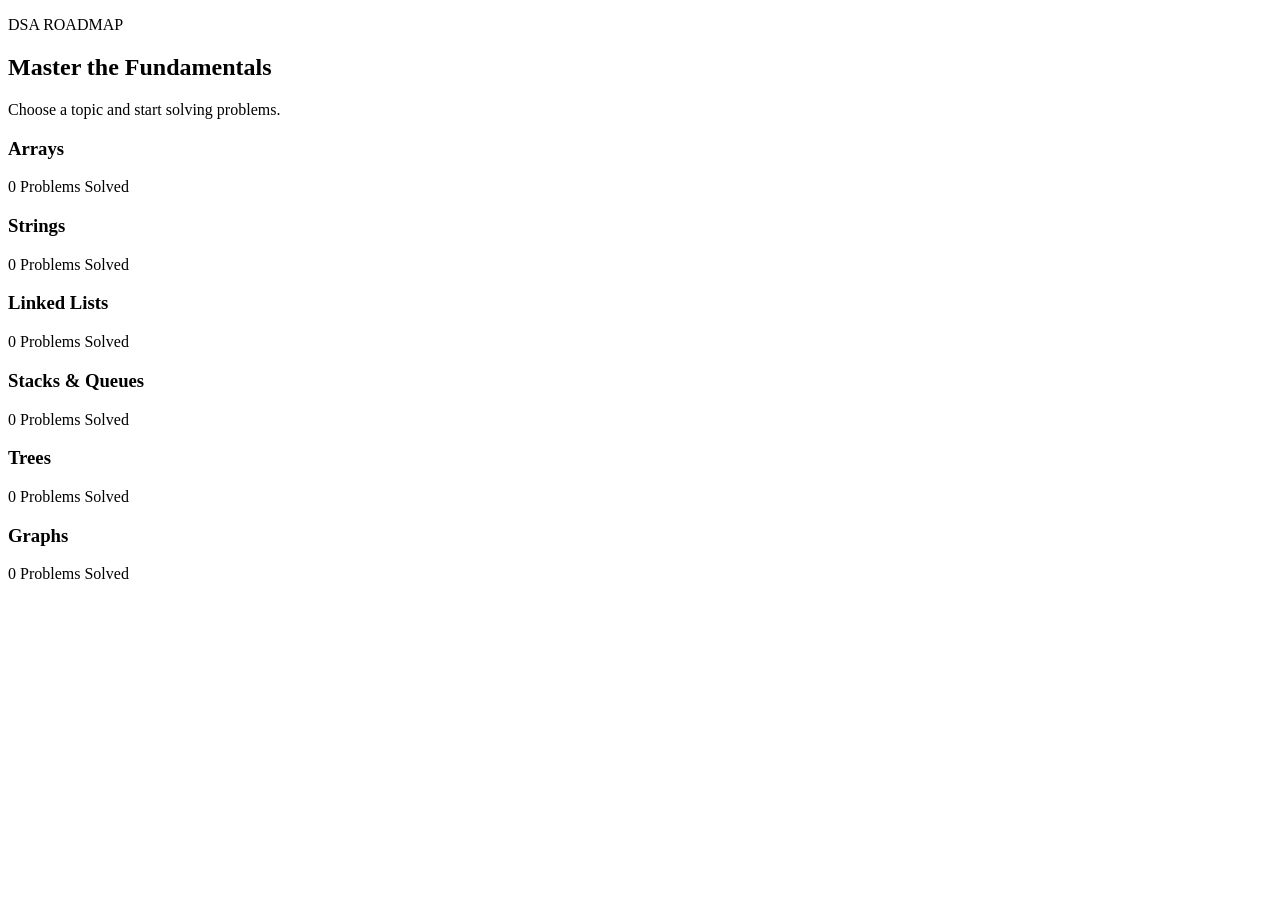
==== topics.html @ 122e4748 "Add DSA topics section" ====
<!DOCTYPE html>
<html lang="en">
<head>
    <meta charset="UTF-8">
    <meta name="viewport" content="width=device-width, initial-scale=1.0">
    <title>Dsa topics</title>
</head>
<body>
    <section class="topics-section">

    <div class="section-heading">
        <p class="section-label">DSA ROADMAP</p>
        <h2>Master the Fundamentals</h2>
        <p>Choose a topic and start solving problems.</p>
    </div>

    <div class="topic-cards">

        <div class="topic-card">
            <h3>Arrays</h3>
            <p>0 Problems Solved</p>
        </div>

        <div class="topic-card">
            <h3>Strings</h3>
            <p>0 Problems Solved</p>
        </div>

        <div class="topic-card">
            <h3>Linked Lists</h3>
            <p>0 Problems Solved</p>
        </div>

        <div class="topic-card">
            <h3>Stacks & Queues</h3>
            <p>0 Problems Solved</p>
        </div>

        <div class="topic-card">
            <h3>Trees</h3>
            <p>0 Problems Solved</p>
        </div>

        <div class="topic-card">
            <h3>Graphs</h3>
            <p>0 Problems Solved</p>
        </div>

    </div>

</section>
</body>
</html>
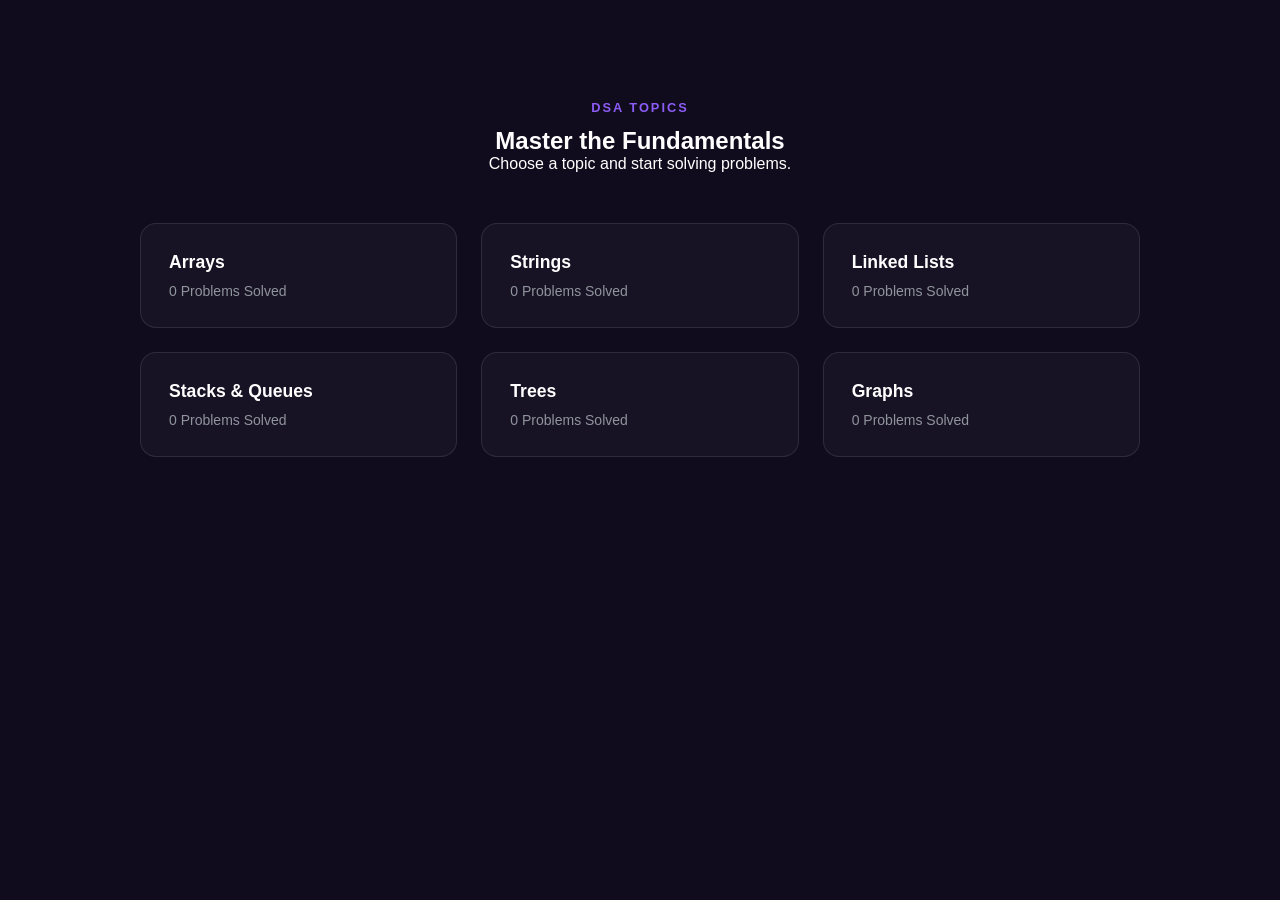
==== commit f9dcbdb2: "Style DSA topics section" ====
--- a/topics.html
+++ b/topics.html
@@ -4,12 +4,13 @@
     <meta charset="UTF-8">
     <meta name="viewport" content="width=device-width, initial-scale=1.0">
     <title>Dsa topics</title>
+    <link rel="stylesheet" href="style.css" >
 </head>
 <body>
     <section class="topics-section">
 
     <div class="section-heading">
-        <p class="section-label">DSA ROADMAP</p>
+        <p class="section-label">DSA TOPICS</p>
         <h2>Master the Fundamentals</h2>
         <p>Choose a topic and start solving problems.</p>
     </div>
--- a/style.css
+++ b/style.css
@@ -0,0 +1,193 @@
+*{
+    margin: 0;
+    padding: 0;
+    box-sizing: border-box;
+}
+
+body{
+    font-family: Arial, Helvetica, sans-serif;
+    background: #110c1d;
+    color: white;
+}
+
+
+
+.navbar {
+    height: 70px;
+    display: flex;
+    align-items: center;
+    justify-content: space-between;
+    padding: 0 8%;
+    border-bottom: 1px solid #1d2025;
+}
+
+.logo {
+    font-size: 22px;
+    font-weight: 700;
+    letter-spacing: -0.5px;
+}
+
+.logo span{
+    color: #7c5cff;
+}
+
+.nav-links{
+    display: flex;
+    gap: 32px;
+}
+
+.nav-links a{
+    color: #8f949d;
+    text-decoration: none;
+    font-size: 14px;
+    transition: 0.3s;
+}
+
+.nav-links a:hover{
+    color: #ffffff;
+}
+
+.hero {
+    max-width: 850px;
+    margin: 0 auto;
+    text-align: center;
+    padding: 130px 20px 100px;
+}
+
+.tag {
+    display: inline-block;
+    color: #9a87ff;
+    font-size: 12px;
+    font-weight: 600;
+    letter-spacing: 2px;
+    margin-bottom: 22px;
+}
+
+.hero h1{
+    font-size: clamp(45px, 7vw, 72px);
+    line-height: 1.05;
+    letter-spacing: -3px;
+    margin-bottom: 25px;
+}
+
+.hero-text {
+    max-width: 520px;
+    margin: 0 auto 35px;
+    color: #8f949d;
+    font-size: 17px;
+    line-height: 1.7;
+}
+
+.start-btn{
+    border: none;
+    background: #7c5cff;
+    color: white;
+    padding: 14px 24px;
+    border-radius: 8px;
+    font-size: 14px;
+    font-weight: 600;
+    cursor: pointer;
+    transition: 0.3s;
+}
+
+.start-btn:hover {
+    background: #6b4df0;
+    transform: translateY(-2px);
+    box-shadow: #b4b4b4;
+}
+
+/* Progress Section */
+
+.progress-section {
+    padding: 100px 8%;
+    text-align: center;
+}
+
+.section-label {
+    color: #8b5cf6;
+    font-size: 0.8rem;
+    font-weight: 600;
+    letter-spacing: 2px;
+    margin-bottom: 12px;
+}
+
+.progress-section h2 {
+    font-size: 2.5rem;
+    margin-bottom: 50px;
+}
+
+.progress-cards {
+    display: grid;
+    grid-template-columns: repeat(3, 1fr);
+    gap: 24px;
+    max-width: 1000px;
+    margin: 0 auto;
+}
+
+.progress-card {
+    padding: 30px;
+    border: 1px solid rgba(255, 255, 255, 0.1);
+    border-radius: 16px;
+    background: rgba(255, 255, 255, 0.03);
+    transition: transform 0.3s ease, border-color 0.3s ease;
+}
+
+.progress-card:hover {
+    transform: translateY(-5px);
+    border-color: #8b5cf6;
+}
+
+.progress-card h3 {
+    font-size: 1rem;
+    margin-bottom: 15px;
+    opacity: 0.8;
+}
+
+.progress-card p {
+    font-size: 2.5rem;
+    font-weight: 700;
+    margin: 0;
+    color: #8b5cf6;
+}
+/* DSA Topics Section */
+
+.topics-section {
+    padding: 100px 8%;
+    text-align: center;
+}
+
+.topics-section .section-heading {
+    margin-bottom: 50px;
+}
+
+.topic-cards {
+    max-width: 1000px;
+    margin: 0 auto;
+    display: grid;
+    grid-template-columns: repeat(3, 1fr);
+    gap: 24px;
+}
+
+.topic-card {
+    padding: 28px;
+    text-align: left;
+    border: 1px solid rgba(255, 255, 255, 0.1);
+    border-radius: 16px;
+    background: rgba(255, 255, 255, 0.03);
+    transition: 0.3s ease;
+}
+
+.topic-card:hover {
+    transform: translateY(-5px);
+    border-color: #7c5cff;
+}
+
+.topic-card h3 {
+    font-size: 1.1rem;
+    margin-bottom: 10px;
+}
+
+.topic-card p {
+    color: #8f949d;
+    font-size: 14px;
+}
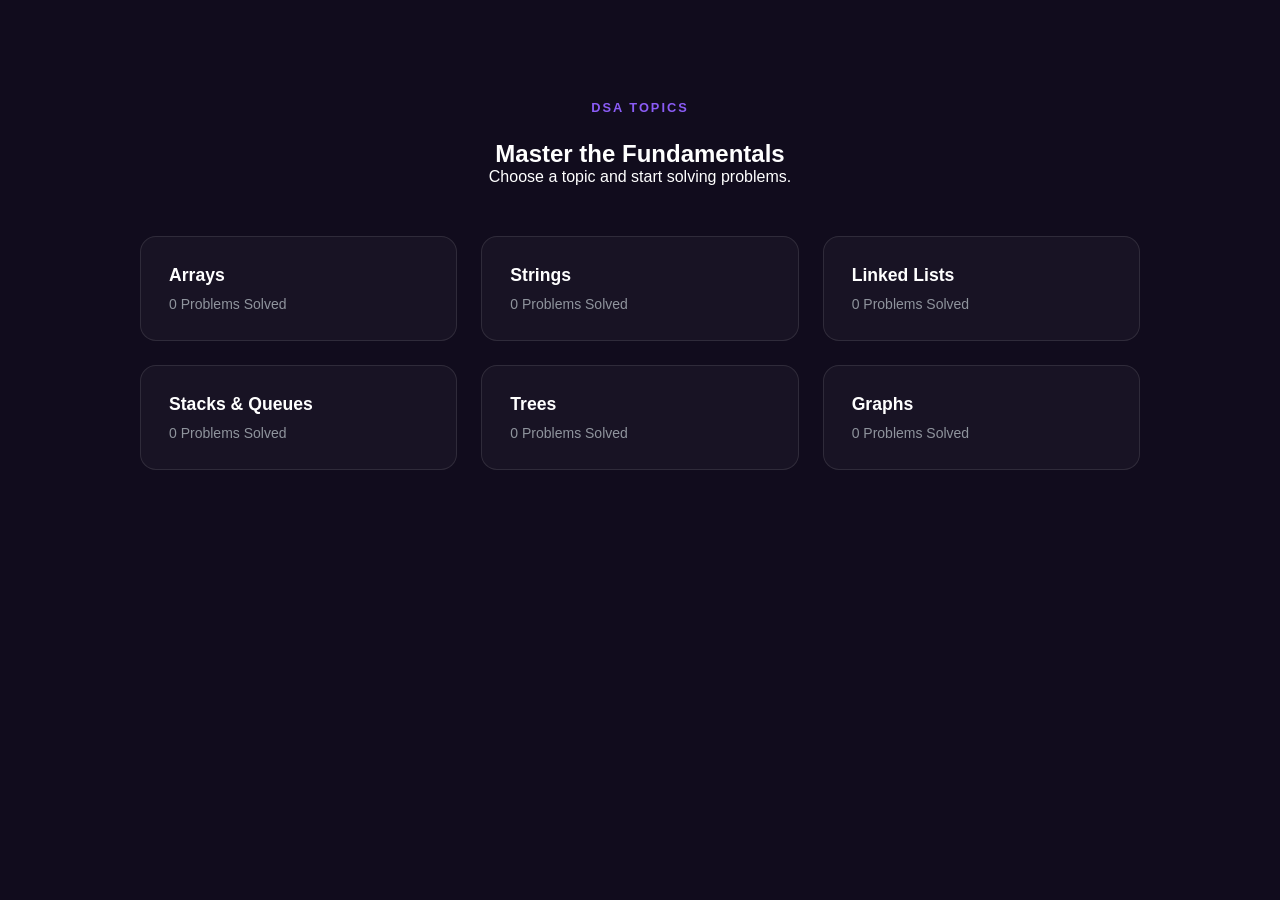
==== commit 9591175c: "Add JavaScript setup" ====
--- a/topics.html
+++ b/topics.html
@@ -50,5 +50,6 @@
     </div>
 
 </section>
+<script src="script.js"></script>
 </body>
 </html>
--- a/style.css
+++ b/style.css
@@ -108,7 +108,8 @@
     font-size: 0.8rem;
     font-weight: 600;
     letter-spacing: 2px;
-    margin-bottom: 12px;
+    margin-bottom: 25px;
+    
 }
 
 .progress-section h2 {
@@ -190,4 +191,124 @@
 .topic-card p {
     color: #8f949d;
     font-size: 14px;
+}
+
+/* How It Works Section */
+
+.how-it-works {
+    padding: 100px 8%;
+    text-align: center;
+}
+
+.steps {
+    max-width: 1000px;
+    margin: 0 auto;
+    display: grid;
+    grid-template-columns: repeat(3, 1fr);
+    gap: 24px;
+    padding-top: 35px;
+}
+
+.step {
+    padding: 30px;
+    text-align: left;
+    border: 1px solid rgba(255, 255, 255, 0.1);
+    border-radius: 16px;
+    background: rgba(255, 255, 255, 0.03);
+    transition: 0.3s ease;
+}
+
+.step:hover {
+    transform: translateY(-5px);
+    border-color: #7c5cff;
+}
+
+.step span {
+    display: inline-block;
+    color: #7c5cff;
+    font-size: 13px;
+    font-weight: 700;
+    margin-bottom: 20px;
+}
+
+.step h3 {
+    margin-bottom: 10px;
+    font-size: 1.1rem;
+}
+
+.step p {
+    color: #8f949d;
+    font-size: 14px;
+    line-height: 1.6;
+    
+}
+
+/* Footer */
+
+.footer {
+    padding: 60px 8% 30px;
+    border-top: 1px solid #1d2025;
+    text-align: center;
+}
+
+.footer-content h3 {
+    font-size: 20px;
+    margin-bottom: 10px;
+}
+
+.footer-content h3 span {
+    color: #7c5cff;
+}
+
+.footer-content p {
+    color: #8f949d;
+    font-size: 14px;
+}
+
+.footer-bottom {
+    margin-top: 35px;
+    color: #5f636b;
+    font-size: 12px;
+}
+
+/* Responsive Design */
+
+@media (max-width: 768px) {
+
+    .navbar {
+        padding: 0 5%;
+    }
+
+    .nav-links {
+        gap: 16px;
+    }
+
+    .hero {
+        padding: 100px 20px 80px;
+    }
+
+    .hero h1 {
+        font-size: 48px;
+    }
+
+    .progress-section,
+    .topics-section,
+    .how-it-works {
+        padding: 80px 5%;
+    }
+
+    .progress-cards,
+    .topic-cards,
+    .steps {
+        grid-template-columns: 1fr;
+    }
+
+    .progress-section h2 {
+        font-size: 2rem;
+    }
+
+    .topic-card,
+    .step {
+        text-align: center;
+    }
 }
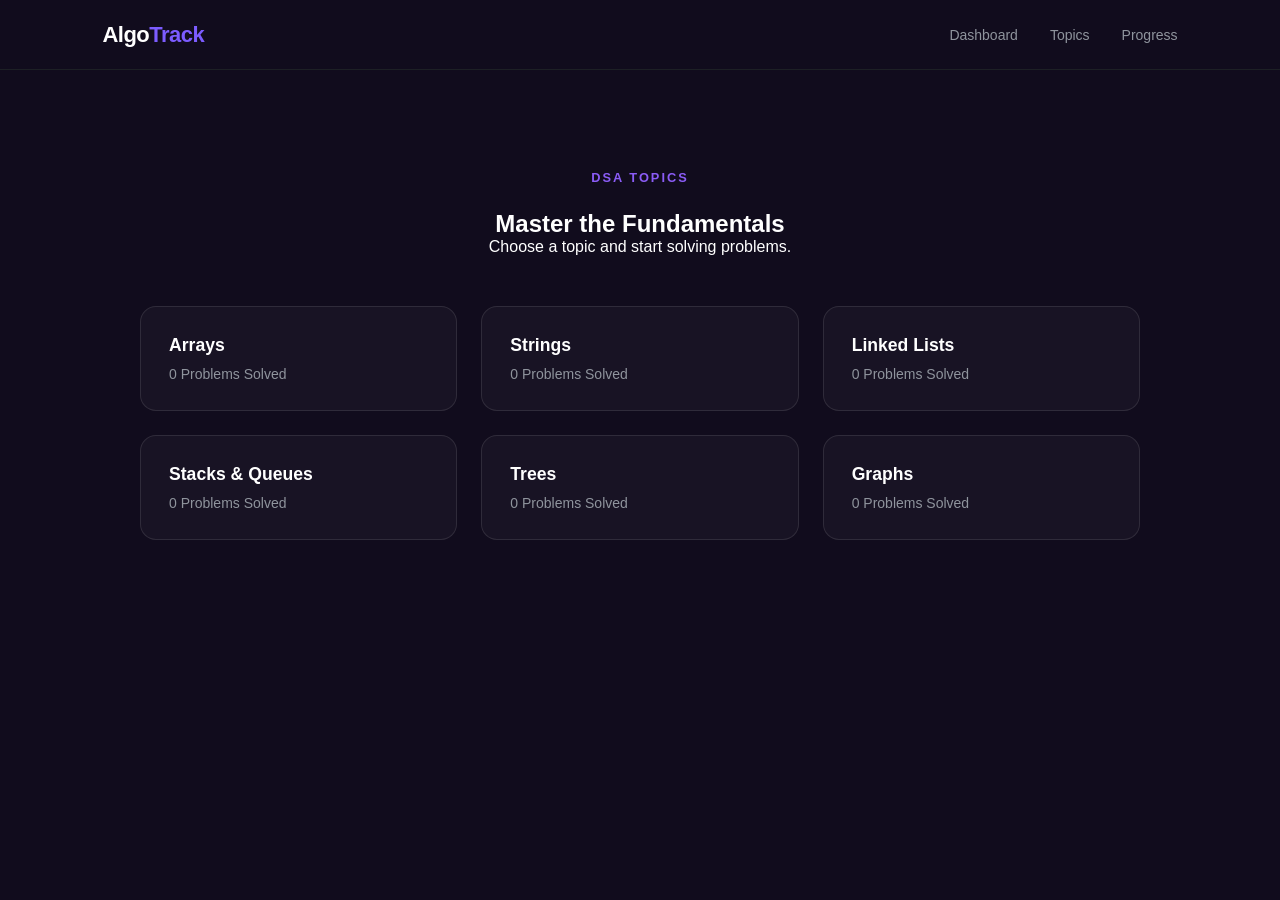
==== commit b9fb0c86: "Fix topics page structure" ====
--- a/topics.html
+++ b/topics.html
@@ -1,55 +1,76 @@
 <!DOCTYPE html>
 <html lang="en">
+
 <head>
     <meta charset="UTF-8">
     <meta name="viewport" content="width=device-width, initial-scale=1.0">
-    <title>Dsa topics</title>
-    <link rel="stylesheet" href="style.css" >
+    <title>DSA Topics | AlgoTrack</title>
+    <link rel="stylesheet" href="style.css">
 </head>
+
 <body>
+
+    <!-- Navbar -->
+    <nav class="navbar">
+
+        <div class="logo">
+            Algo<span>Track</span>
+        </div>
+
+        <div class="nav-links">
+            <a href="index.html">Dashboard</a>
+            <a href="topics.html">Topics</a>
+            <a href="#">Progress</a>
+        </div>
+
+    </nav>
+
+    <!-- DSA Topics -->
     <section class="topics-section">
 
-    <div class="section-heading">
-        <p class="section-label">DSA TOPICS</p>
-        <h2>Master the Fundamentals</h2>
-        <p>Choose a topic and start solving problems.</p>
-    </div>
-
-    <div class="topic-cards">
-
-        <div class="topic-card">
-            <h3>Arrays</h3>
-            <p>0 Problems Solved</p>
+        <div class="section-heading">
+            <p class="section-label">DSA TOPICS</p>
+            <h2>Master the Fundamentals</h2>
+            <p>Choose a topic and start solving problems.</p>
         </div>
 
-        <div class="topic-card">
-            <h3>Strings</h3>
-            <p>0 Problems Solved</p>
+        <div class="topic-cards">
+
+            <div class="topic-card">
+                <h3>Arrays</h3>
+                <p>0 Problems Solved</p>
+            </div>
+
+            <div class="topic-card">
+                <h3>Strings</h3>
+                <p>0 Problems Solved</p>
+            </div>
+
+            <div class="topic-card">
+                <h3>Linked Lists</h3>
+                <p>0 Problems Solved</p>
+            </div>
+
+            <div class="topic-card">
+                <h3>Stacks & Queues</h3>
+                <p>0 Problems Solved</p>
+            </div>
+
+            <div class="topic-card">
+                <h3>Trees</h3>
+                <p>0 Problems Solved</p>
+            </div>
+
+            <div class="topic-card">
+                <h3>Graphs</h3>
+                <p>0 Problems Solved</p>
+            </div>
+
         </div>
 
-        <div class="topic-card">
-            <h3>Linked Lists</h3>
-            <p>0 Problems Solved</p>
-        </div>
+    </section>
 
-        <div class="topic-card">
-            <h3>Stacks & Queues</h3>
-            <p>0 Problems Solved</p>
-        </div>
+    <script src="script.js"></script>
 
-        <div class="topic-card">
-            <h3>Trees</h3>
-            <p>0 Problems Solved</p>
-        </div>
-
-        <div class="topic-card">
-            <h3>Graphs</h3>
-            <p>0 Problems Solved</p>
-        </div>
-
-    </div>
-
-</section>
-<script src="script.js"></script>
 </body>
 </html>
--- a/style.css
+++ b/style.css
@@ -311,4 +311,62 @@
     .step {
         text-align: center;
     }
+}
+
+#solve-btn {
+    margin-top: 15px;
+    padding: 10px 16px;
+    border: none;
+    border-radius: 8px;
+    background: #7c5cff;
+    color: white;
+    font-size: 13px;
+    font-weight: 600;
+    cursor: pointer;
+    transition: 0.3s ease;
+}
+
+#solve-btn:hover {
+    background: #6b4df0;
+    transform: translateY(-2px);
+}
+
+#topic-btn {
+    margin-top: 15px;
+    padding: 10px 16px;
+    border: none;
+    border-radius: 8px;
+    background: #7c5cff;
+    color: white;
+    font-size: 13px;
+    font-weight: 600;
+    cursor: pointer;
+    transition: 0.3s ease;
+}
+
+#topic-btn:hover {
+    background: #6b4df0;
+    transform: translateY(-2px);
+}
+
+#streak-btn {
+    margin-top: 15px;
+    padding: 10px 16px;
+    border: none;
+    border-radius: 8px;
+    background: #7c5cff;
+    color: white;
+    font-size: 13px;
+    font-weight: 600;
+    cursor: pointer;
+    transition: 0.3s ease;
+}
+
+#streak-btn:hover {
+    background: #6b4df0;
+    transform: translateY(-2px);
+}
+
+.topic-card {
+    cursor: pointer;
 }
